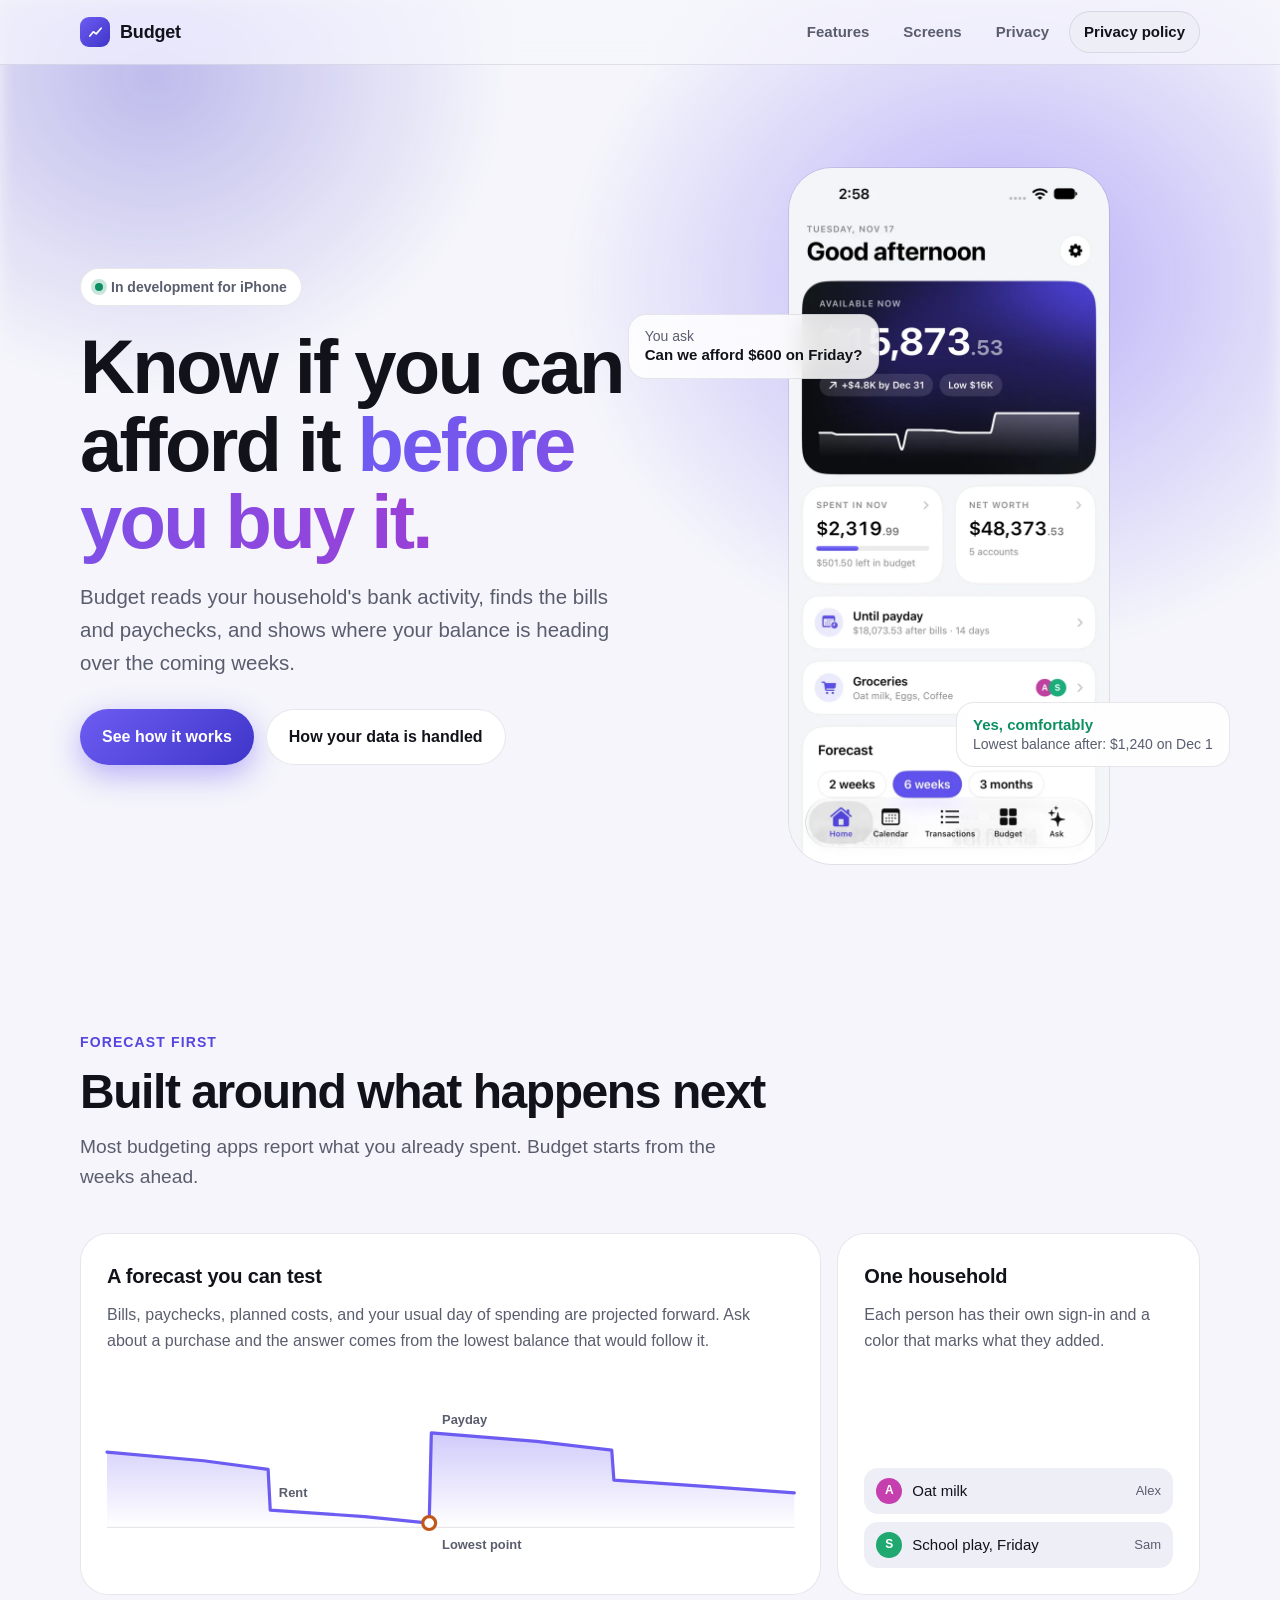
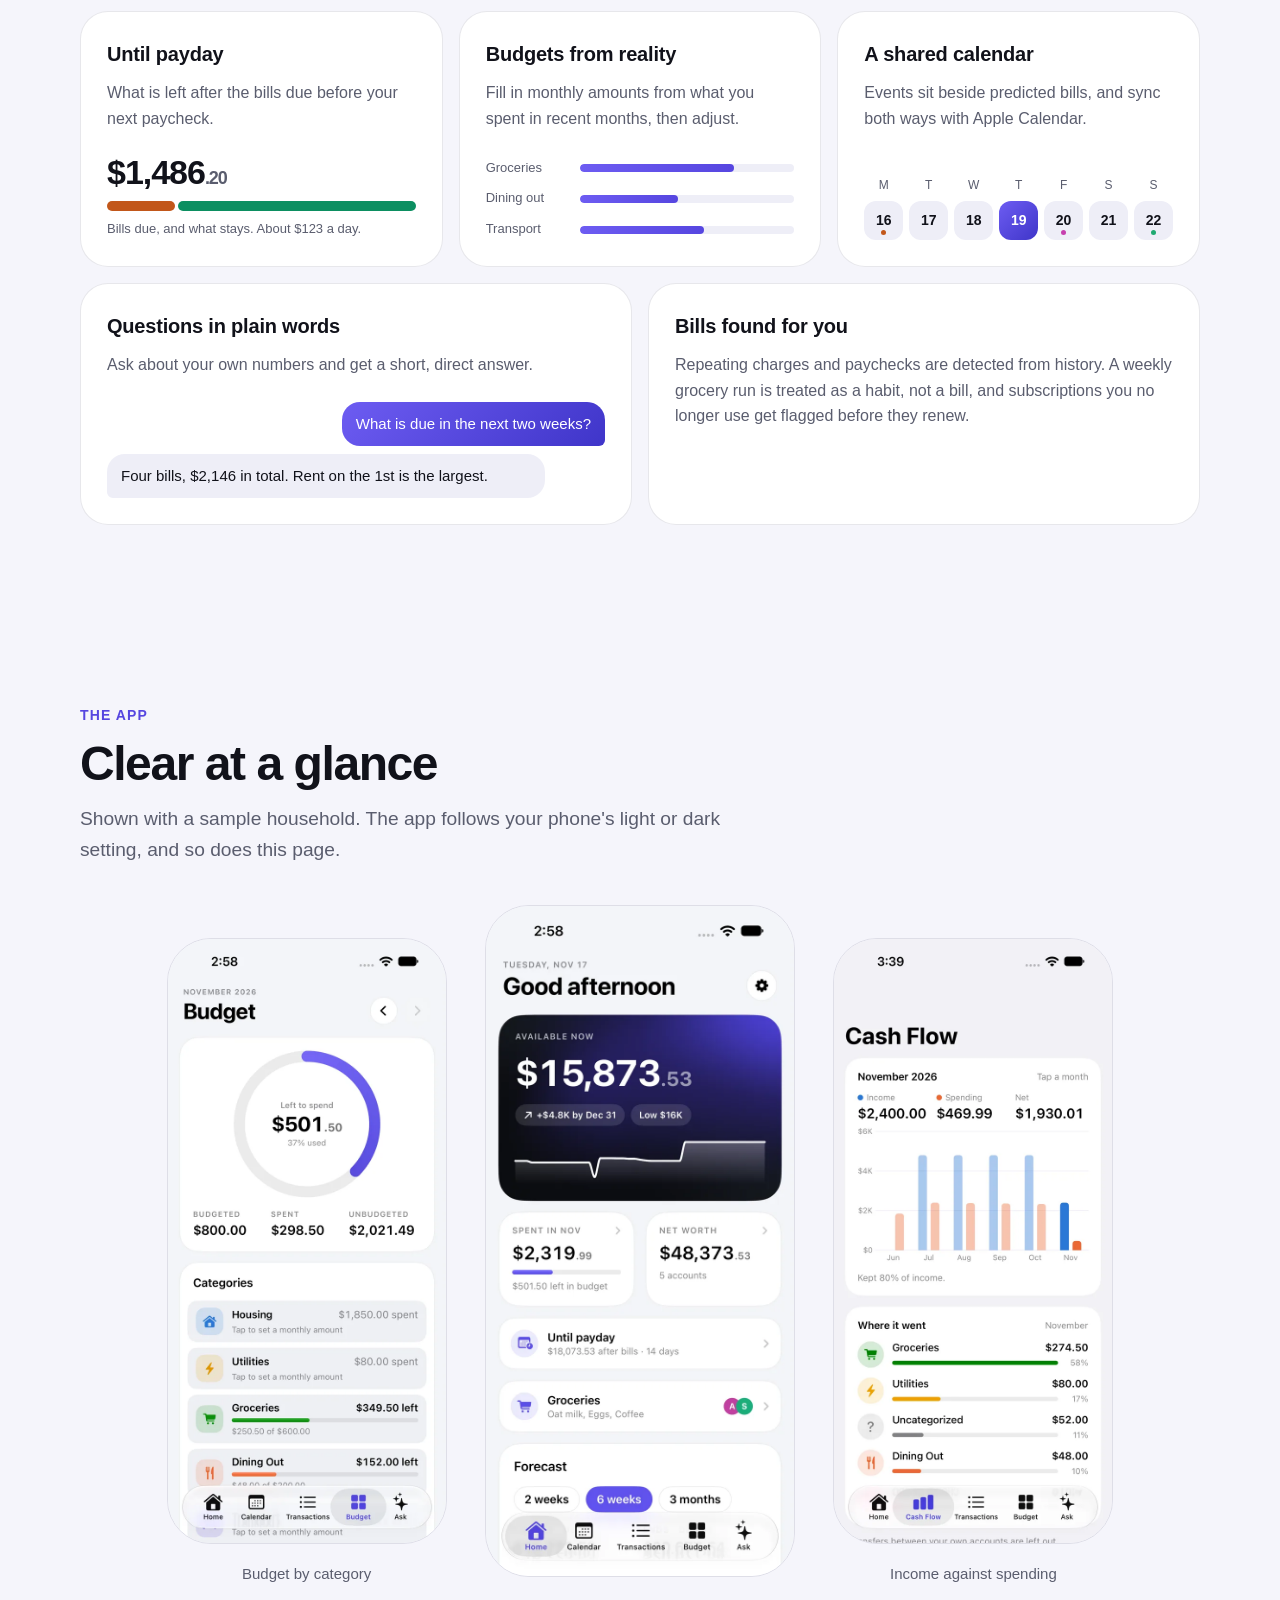
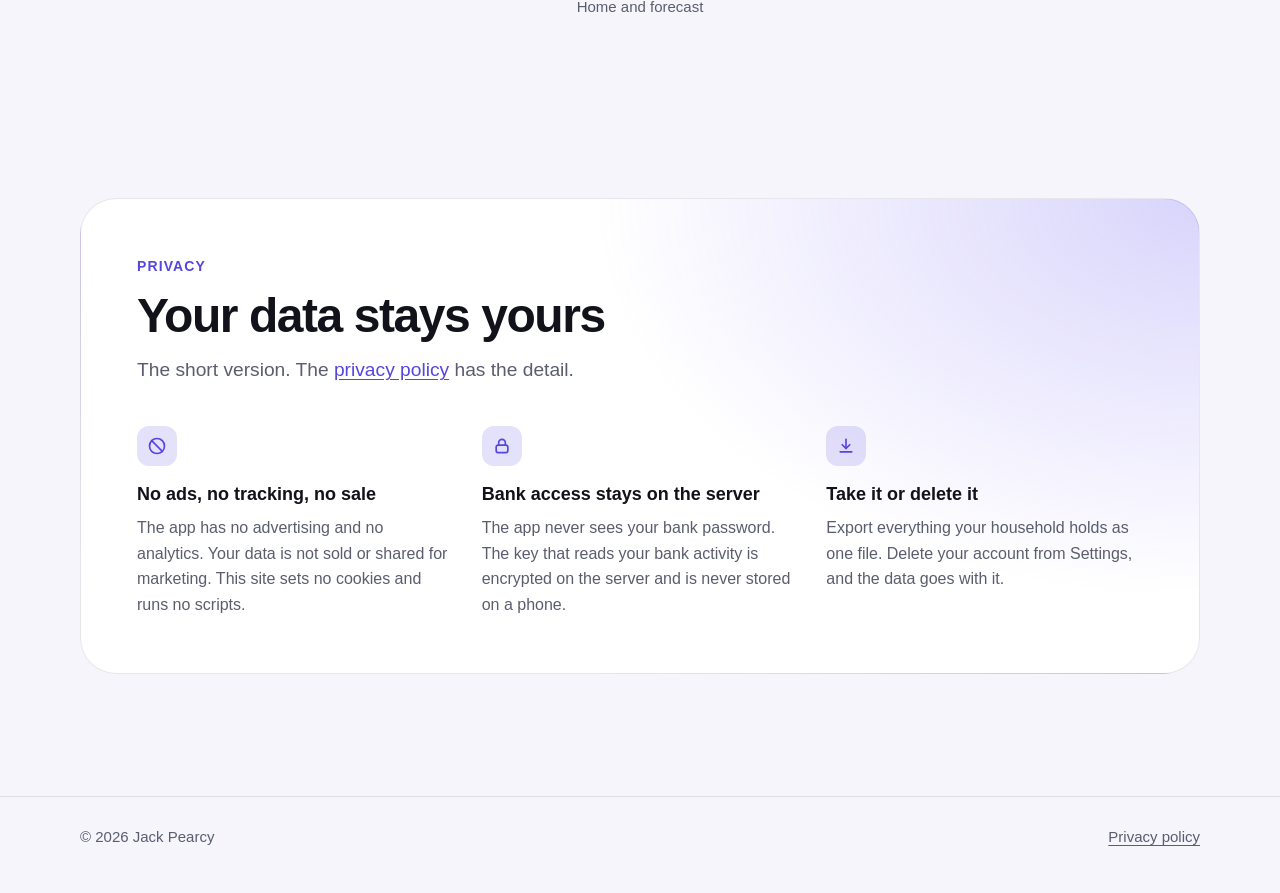
==== index.html @ af47c821 "feat: add the landing page and privacy policy" ====
<!doctype html>
<html lang="en">
<head>
<meta charset="utf-8">
<meta name="viewport" content="width=device-width, initial-scale=1, viewport-fit=cover">
<title>Budget: know if you can afford it before you buy it</title>
<meta name="description" content="A budgeting app for a household. It shows where your balance is heading, so you can ask whether you can afford something before you buy it.">
<meta name="theme-color" content="#f5f5fb" media="(prefers-color-scheme: light)">
<meta name="theme-color" content="#090a0f" media="(prefers-color-scheme: dark)">
<meta property="og:title" content="Budget">
<meta property="og:description" content="Know if you can afford it before you buy it. A forecast-first budgeting app for a household.">
<meta property="og:type" content="website">
<link rel="icon" href="data:image/svg+xml,%3Csvg xmlns='http://www.w3.org/2000/svg' viewBox='0 0 32 32'%3E%3Crect width='32' height='32' rx='9' fill='%236d5cf2'/%3E%3Cpath d='M8 21l5-6 4 3 7-8' fill='none' stroke='%23fff' stroke-width='2.6' stroke-linecap='round' stroke-linejoin='round'/%3E%3C/svg%3E">
<link rel="stylesheet" href="style.css">
</head>
<body>
<header class="nav">
  <div class="wrap">
    <a class="brand" href="index.html">
      <span class="mark" aria-hidden="true"><svg viewBox="0 0 24 24" fill="none" stroke="#fff" stroke-width="2.4" stroke-linecap="round" stroke-linejoin="round"><path d="M4 17l5-6 4 3 7-8"/></svg></span>
      Budget
    </a>
    <nav class="links" aria-label="Main">
      <a href="#features">Features</a>
      <a href="#screens">Screens</a>
      <a href="#privacy">Privacy</a>
      <a class="pill" href="privacy.html">Privacy policy</a>
    </nav>
  </div>
</header>

<main>
  <section class="hero">
    <div class="wrap">
      <div>
        <span class="chip"><i></i>In development for iPhone</span>
        <h1>Know if you can afford it <span class="grad">before you buy it.</span></h1>
        <p>Budget reads your household's bank activity, finds the bills and paychecks, and shows where your balance is heading over the coming weeks.</p>
        <div class="cta">
          <a class="btn primary" href="#features">See how it works</a>
          <a class="btn quiet" href="#privacy">How your data is handled</a>
        </div>
      </div>
      <div class="stage">
        <picture>
          <source srcset="home-dark.webp" media="(prefers-color-scheme: dark)">
          <img class="phone" src="home.webp" width="644" height="1400" fetchpriority="high"
               alt="The Home screen: the balance available now, a forecast line for the weeks ahead, spending this month, and net worth. Sample data.">
        </picture>
        <div class="float q" aria-hidden="true"><span>You ask</span><b>Can we afford $600 on Friday?</b></div>
        <div class="float a" aria-hidden="true"><b>Yes, comfortably</b><span>Lowest balance after: $1,240 on Dec 1</span></div>
      </div>
    </div>
  </section>

  <section id="features">
    <div class="wrap">
      <p class="eyebrow reveal">Forecast first</p>
      <h2 class="reveal">Built around what happens next</h2>
      <p class="lede reveal">Most budgeting apps report what you already spent. Budget starts from the weeks ahead.</p>

      <div class="bento">
        <article class="card wide reveal">
          <h3>A forecast you can test</h3>
          <p>Bills, paychecks, planned costs, and your usual day of spending are projected forward. Ask about a purchase and the answer comes from the lowest balance that would follow it.</p>
          <div class="viz" aria-hidden="true">
            <svg class="chart" viewBox="0 0 640 170" role="presentation">
              <defs><linearGradient id="fade" x1="0" y1="0" x2="0" y2="1"><stop offset="0" stop-color="#6d5cf2" stop-opacity="0.32"/><stop offset="1" stop-color="#6d5cf2" stop-opacity="0"/></linearGradient></defs>
              <line class="grid" x1="0" y1="140" x2="640" y2="140"/>
              <path class="area" d="M0 70 L90 78 L150 86 L152 124 L240 130 L300 136 L302 52 L400 60 L470 68 L472 96 L560 102 L640 108 L640 140 L0 140 Z"/>
              <path class="line" pathLength="1" d="M0 70 L90 78 L150 86 L152 124 L240 130 L300 136 L302 52 L400 60 L470 68 L472 96 L560 102 L640 108"/>
              <circle class="dot" cx="300" cy="136" r="6"/>
              <text x="312" y="160">Lowest point</text>
              <text x="160" y="112">Rent</text>
              <text x="312" y="44">Payday</text>
            </svg>
          </div>
        </article>

        <article class="card reveal">
          <h3>One household</h3>
          <p>Each person has their own sign-in and a color that marks what they added.</p>
          <div class="viz people" aria-hidden="true">
            <div class="row"><span class="av a">A</span>Oat milk<span>Alex</span></div>
            <div class="row"><span class="av s">S</span>School play, Friday<span>Sam</span></div>
          </div>
        </article>

        <article class="card reveal">
          <h3>Until payday</h3>
          <p>What is left after the bills due before your next paycheck.</p>
          <div class="viz" aria-hidden="true">
            <div class="big">$1,486<small>.20</small></div>
            <div class="split"><i></i><i></i></div>
            <div class="cap">Bills due, and what stays. About $123 a day.</div>
          </div>
        </article>

        <article class="card reveal">
          <h3>Budgets from reality</h3>
          <p>Fill in monthly amounts from what you spent in recent months, then adjust.</p>
          <div class="viz bars" aria-hidden="true">
            <div class="bar">Groceries<div><i style="--w: 72%"></i></div></div>
            <div class="bar">Dining out<div><i style="--w: 46%"></i></div></div>
            <div class="bar">Transport<div><i style="--w: 58%"></i></div></div>
          </div>
        </article>

        <article class="card reveal">
          <h3>A shared calendar</h3>
          <p>Events sit beside predicted bills, and sync both ways with Apple Calendar.</p>
          <div class="viz week" aria-hidden="true">
            <span>M</span><span>T</span><span>W</span><span>T</span><span>F</span><span>S</span><span>S</span>
            <b data-dot>16</b><b>17</b><b>18</b><b class="on">19</b><b data-dot style="--dot: var(--magenta)">20</b><b>21</b><b data-dot style="--dot: var(--green)">22</b>
          </div>
        </article>

        <article class="card half reveal">
          <h3>Questions in plain words</h3>
          <p>Ask about your own numbers and get a short, direct answer.</p>
          <div class="viz chat" aria-hidden="true">
            <div class="me">What is due in the next two weeks?</div>
            <div class="it">Four bills, $2,146 in total. Rent on the 1st is the largest.</div>
          </div>
        </article>

        <article class="card half reveal">
          <h3>Bills found for you</h3>
          <p>Repeating charges and paychecks are detected from history. A weekly grocery run is treated as a habit, not a bill, and subscriptions you no longer use get flagged before they renew.</p>
        </article>
      </div>
    </div>
  </section>

  <section id="screens">
    <div class="wrap">
      <p class="eyebrow reveal">The app</p>
      <h2 class="reveal">Clear at a glance</h2>
      <p class="lede reveal">Shown with a sample household. The app follows your phone's light or dark setting, and so does this page.</p>
    </div>
    <div class="wrap screens">
      <figure class="reveal">
        <picture><source srcset="budget-dark.webp" media="(prefers-color-scheme: dark)">
          <img class="phone" src="budget.webp" width="644" height="1400" loading="lazy" alt="The Budget screen: a ring for the month and a bar for each category showing spent against budgeted. Sample data."></picture>
        <figcaption>Budget by category</figcaption>
      </figure>
      <figure class="reveal">
        <picture><source srcset="home-dark.webp" media="(prefers-color-scheme: dark)">
          <img class="phone" src="home.webp" width="644" height="1400" loading="lazy" alt="The Home screen with the forecast for the weeks ahead. Sample data."></picture>
        <figcaption>Home and forecast</figcaption>
      </figure>
      <figure class="reveal">
        <picture><source srcset="cashflow-dark.webp" media="(prefers-color-scheme: dark)">
          <img class="phone" src="cashflow.webp" width="644" height="1400" loading="lazy" alt="The Cash flow screen comparing income and spending by month. Sample data."></picture>
        <figcaption>Income against spending</figcaption>
      </figure>
    </div>
  </section>

  <section id="privacy">
    <div class="wrap">
      <div class="band reveal">
        <p class="eyebrow">Privacy</p>
        <h2>Your data stays yours</h2>
        <p class="lede">The short version. The <a href="privacy.html">privacy policy</a> has the detail.</p>
        <div class="three">
          <div>
            <div class="ico" aria-hidden="true"><svg viewBox="0 0 24 24" fill="none" stroke="currentColor" stroke-width="2" stroke-linecap="round" stroke-linejoin="round"><circle cx="12" cy="12" r="9"/><path d="M5.6 5.6l12.8 12.8"/></svg></div>
            <h3>No ads, no tracking, no sale</h3>
            <p>The app has no advertising and no analytics. Your data is not sold or shared for marketing. This site sets no cookies and runs no scripts.</p>
          </div>
          <div>
            <div class="ico" aria-hidden="true"><svg viewBox="0 0 24 24" fill="none" stroke="currentColor" stroke-width="2" stroke-linecap="round" stroke-linejoin="round"><rect x="5" y="11" width="14" height="9" rx="2.5"/><path d="M8 11V8a4 4 0 0 1 8 0v3"/></svg></div>
            <h3>Bank access stays on the server</h3>
            <p>The app never sees your bank password. The key that reads your bank activity is encrypted on the server and is never stored on a phone.</p>
          </div>
          <div>
            <div class="ico" aria-hidden="true"><svg viewBox="0 0 24 24" fill="none" stroke="currentColor" stroke-width="2" stroke-linecap="round" stroke-linejoin="round"><path d="M12 4v11"/><path d="M7.5 10.5L12 15l4.5-4.5"/><path d="M5 19h14"/></svg></div>
            <h3>Take it or delete it</h3>
            <p>Export everything your household holds as one file. Delete your account from Settings, and the data goes with it.</p>
          </div>
        </div>
      </div>
    </div>
  </section>
</main>

<footer>
  <div class="wrap">
    <span>&copy; 2026 Jack Pearcy</span>
    <span><a href="privacy.html">Privacy policy</a></span>
  </div>
</footer>
</body>
</html>
---- style.css ----
/* One stylesheet for both pages. Light and dark follow the device. */
@view-transition { navigation: auto; }

:root {
  color-scheme: light dark;
  --bg: light-dark(#f5f5fb, #090a0f);
  --surface: light-dark(#ffffff, #12141c);
  --raised: light-dark(#eeeef7, #1a1d29);
  --line: light-dark(rgb(20 20 60 / 0.1), rgb(255 255 255 / 0.09));
  --text: light-dark(#11121a, #f4f4f9);
  --muted: light-dark(#5a5d6e, #9b9eaf);
  --accent: light-dark(#5646e0, #a696ff);
  --violet: #6d5cf2;
  --indigo: #3f35c9;
  --good: light-dark(#0c8f61, #45dfa0);
  --warn: light-dark(#c2571a, #ff9a5c);
  --magenta: #c63fae;
  --green: #1fa971;
  --shadow: light-dark(0 24px 60px rgb(40 30 120 / 0.16), 0 30px 70px rgb(0 0 0 / 0.55));
  --radius: 28px;
  --ease: cubic-bezier(0.2, 0.8, 0.2, 1);
}

*, *::before, *::after { box-sizing: border-box; }
html { -webkit-text-size-adjust: 100%; scroll-behavior: smooth; scroll-padding-top: 88px; }
body {
  margin: 0; background: var(--bg); color: var(--text);
  font: 17px/1.6 -apple-system, BlinkMacSystemFont, "SF Pro Text", "Segoe UI", Roboto, Helvetica, Arial, sans-serif;
  -webkit-font-smoothing: antialiased; text-rendering: optimizeLegibility;
  overflow-x: clip;
}
h1, h2, h3 { font-family: -apple-system, BlinkMacSystemFont, "SF Pro Display", "Segoe UI", Roboto, Helvetica, Arial, sans-serif; text-wrap: balance; }
p { text-wrap: pretty; }
a { color: var(--accent); text-underline-offset: 3px; }
:focus-visible { outline: 2px solid var(--accent); outline-offset: 3px; border-radius: 8px; }
img { display: block; max-width: 100%; height: auto; }
.wrap { width: min(1120px, 100% - 40px); margin-inline: auto; }

/* Navigation */
.nav {
  position: sticky; top: 0; z-index: 10;
  background: color-mix(in srgb, var(--bg) 72%, transparent);
  -webkit-backdrop-filter: saturate(180%) blur(18px); backdrop-filter: saturate(180%) blur(18px);
  border-bottom: 1px solid var(--line);
}
.nav .wrap { display: flex; align-items: center; justify-content: space-between; height: 64px; }
.brand { display: inline-flex; align-items: center; gap: 10px; font-weight: 700; font-size: 18px; letter-spacing: -0.01em; color: var(--text); text-decoration: none; }
.mark { width: 30px; height: 30px; border-radius: 9px; display: grid; place-items: center; background: linear-gradient(135deg, var(--violet), var(--indigo)); }
.mark svg { width: 17px; height: 17px; }
.links { display: flex; align-items: center; gap: 6px; }
.links a { padding: 8px 14px; border-radius: 999px; font-size: 15px; font-weight: 600; color: var(--muted); text-decoration: none; transition: color 0.2s, background 0.2s; }
.links a:hover { color: var(--text); background: var(--raised); }
.links a.pill { color: var(--text); background: var(--raised); border: 1px solid var(--line); }

/* Hero */
.hero { position: relative; padding: clamp(48px, 8vw, 104px) 0 clamp(40px, 6vw, 80px); }
.hero::before {
  content: ""; position: absolute; inset: -64px 0 0; z-index: -1; pointer-events: none;
  background:
    radial-gradient(48% 56% at 78% 30%, color-mix(in srgb, var(--violet) 46%, transparent), transparent 70%),
    radial-gradient(38% 46% at 12% 8%, color-mix(in srgb, var(--indigo) 30%, transparent), transparent 72%);
  filter: blur(8px);
}
.hero .wrap { display: grid; grid-template-columns: 1.05fr 0.95fr; gap: clamp(24px, 5vw, 72px); align-items: center; }
.chip { display: inline-flex; align-items: center; gap: 8px; padding: 7px 14px; border-radius: 999px; font-size: 14px; font-weight: 600; background: var(--surface); border: 1px solid var(--line); color: var(--muted); }
.chip i { width: 8px; height: 8px; border-radius: 50%; background: var(--good); box-shadow: 0 0 0 4px color-mix(in srgb, var(--good) 22%, transparent); }
.hero h1 { font-size: clamp(40px, 6.4vw, 76px); line-height: 1.02; letter-spacing: -0.035em; font-weight: 800; margin: 22px 0 20px; }
.grad { background: linear-gradient(100deg, var(--violet), light-dark(#9a3fd6, #d9a2ff)); -webkit-background-clip: text; background-clip: text; color: transparent; }
.hero p { font-size: clamp(18px, 1.6vw, 21px); color: var(--muted); margin: 0 0 30px; max-width: 32em; }
.cta { display: flex; flex-wrap: wrap; gap: 12px; }
.btn { display: inline-flex; align-items: center; gap: 8px; padding: 14px 22px; border-radius: 999px; font-weight: 650; font-size: 16px; text-decoration: none; transition: transform 0.25s var(--ease), box-shadow 0.25s var(--ease), background 0.2s; }
.btn.primary { color: #fff; background: linear-gradient(135deg, var(--violet), var(--indigo)); box-shadow: 0 10px 30px color-mix(in srgb, var(--violet) 45%, transparent); }
.btn.quiet { color: var(--text); background: var(--surface); border: 1px solid var(--line); }
.btn:hover { transform: translateY(-2px); }

.stage { position: relative; display: grid; place-items: center; }
.phone { width: min(322px, 78vw); border-radius: 44px; border: 1px solid var(--line); box-shadow: var(--shadow), 0 0 0 9px color-mix(in srgb, var(--surface) 70%, transparent); }
.float { position: absolute; padding: 12px 16px; border-radius: 18px; font-size: 14px; line-height: 1.35; background: color-mix(in srgb, var(--surface) 86%, transparent); border: 1px solid var(--line); -webkit-backdrop-filter: blur(14px); backdrop-filter: blur(14px); box-shadow: var(--shadow); }
.float b { display: block; font-size: 15px; }
.float span { color: var(--muted); }
.float.q { top: 21%; left: -14%; }
.float.a { bottom: 14%; right: -6%; }
.float.a b { color: var(--good); }

/* Sections */
section { padding: clamp(48px, 7vw, 96px) 0; }
.eyebrow { font-size: 14px; font-weight: 700; letter-spacing: 0.08em; text-transform: uppercase; color: var(--accent); margin: 0 0 12px; }
h2 { font-size: clamp(30px, 4vw, 48px); line-height: 1.08; letter-spacing: -0.03em; margin: 0 0 14px; }
.lede { color: var(--muted); font-size: clamp(17px, 1.5vw, 20px); margin: 0 0 40px; max-width: 36em; }

/* Bento grid */
.bento { display: grid; grid-template-columns: repeat(6, 1fr); gap: 16px; }
.card { grid-column: span 2; background: var(--surface); border: 1px solid var(--line); border-radius: var(--radius); padding: 26px; display: flex; flex-direction: column; gap: 10px; transition: transform 0.35s var(--ease), border-color 0.35s; }
.card:hover { transform: translateY(-4px); border-color: color-mix(in srgb, var(--accent) 45%, var(--line)); }
.card.wide { grid-column: span 4; }
.card.half { grid-column: span 3; }
.card h3 { margin: 0; font-size: 20px; letter-spacing: -0.01em; }
.card p { margin: 0; color: var(--muted); font-size: 16px; }
.viz { margin-top: auto; padding-top: 14px; }

.chart { width: 100%; height: auto; overflow: visible; }
.chart .line { fill: none; stroke: var(--violet); stroke-width: 3; stroke-linecap: round; stroke-linejoin: round; stroke-dasharray: 1; stroke-dashoffset: 0; }
.chart .area { fill: url(#fade); }
.chart .grid { stroke: var(--line); stroke-width: 1; }
.chart .dot { fill: var(--surface); stroke: var(--warn); stroke-width: 3; }
.chart text { fill: var(--muted); font-size: 12px; font-weight: 600; }

.people { display: flex; flex-direction: column; gap: 8px; }
.row { display: flex; align-items: center; gap: 10px; padding: 10px 12px; border-radius: 14px; background: var(--raised); font-size: 15px; }
.av { width: 26px; height: 26px; border-radius: 50%; display: grid; place-items: center; color: #fff; font-size: 12px; font-weight: 700; flex: none; }
.av.a { background: var(--magenta); } .av.s { background: var(--green); }
.row span:last-child { margin-left: auto; color: var(--muted); font-size: 13px; }

.big { font-size: 34px; font-weight: 800; letter-spacing: -0.03em; line-height: 1; font-variant-numeric: tabular-nums; }
.big small { font-size: 18px; color: var(--muted); font-weight: 700; }
.split { display: flex; gap: 3px; height: 10px; margin-top: 12px; }
.split i { border-radius: 999px; background: var(--warn); flex: 0 0 22%; }
.split i + i { background: var(--good); flex: 1; }
.cap { font-size: 13px; color: var(--muted); margin-top: 8px; }

.bars { display: grid; gap: 10px; }
.bar { display: grid; grid-template-columns: 84px 1fr; align-items: center; gap: 10px; font-size: 13px; color: var(--muted); }
.bar div { height: 8px; border-radius: 999px; background: var(--raised); overflow: hidden; }
.bar div i { display: block; height: 100%; border-radius: inherit; background: linear-gradient(90deg, var(--violet), var(--accent)); width: var(--w); }

.week { display: grid; grid-template-columns: repeat(7, 1fr); gap: 6px; text-align: center; font-size: 12px; color: var(--muted); }
.week b { display: grid; place-items: center; aspect-ratio: 1; border-radius: 12px; background: var(--raised); color: var(--text); font-size: 14px; position: relative; }
.week b.on { background: linear-gradient(135deg, var(--violet), var(--indigo)); color: #fff; }
.week b[data-dot]::after { content: ""; position: absolute; bottom: 5px; width: 5px; height: 5px; border-radius: 50%; background: var(--dot, var(--warn)); }

.chat { display: grid; gap: 8px; font-size: 15px; }
.chat div { padding: 10px 14px; border-radius: 18px; max-width: 88%; }
.chat .me { justify-self: end; color: #fff; background: linear-gradient(135deg, var(--violet), var(--indigo)); border-bottom-right-radius: 6px; }
.chat .it { background: var(--raised); border-bottom-left-radius: 6px; }

/* Screens */
.screens { display: flex; justify-content: center; gap: clamp(16px, 3vw, 40px); align-items: center; }
.screens figure { margin: 0; text-align: center; flex: none; }
.screens .phone { width: min(280px, 70vw); }
.screens figure:nth-child(2) .phone { width: min(310px, 74vw); }
.screens figcaption { color: var(--muted); font-size: 15px; margin-top: 18px; }

/* Privacy band */
.band { border-radius: 36px; padding: clamp(28px, 5vw, 56px); border: 1px solid var(--line);
  background: radial-gradient(90% 140% at 100% 0%, color-mix(in srgb, var(--violet) 26%, transparent), transparent 60%), var(--surface); }
.three { display: grid; grid-template-columns: repeat(3, 1fr); gap: 28px; margin-top: 8px; }
.three h3 { margin: 0 0 6px; font-size: 18px; }
.three p { margin: 0; color: var(--muted); font-size: 16px; }
.ico { width: 40px; height: 40px; border-radius: 12px; display: grid; place-items: center; margin-bottom: 14px; background: color-mix(in srgb, var(--accent) 16%, transparent); color: var(--accent); }
.ico svg { width: 20px; height: 20px; }

footer { border-top: 1px solid var(--line); margin-top: 32px; padding: 28px 0 44px; color: var(--muted); font-size: 15px; }
footer .wrap { display: flex; justify-content: space-between; flex-wrap: wrap; gap: 12px; }
footer a { color: var(--muted); }

/* Policy page */
.doc { display: grid; grid-template-columns: 220px minmax(0, 720px); gap: 56px; padding: clamp(32px, 5vw, 64px) 0 64px; }
.toc { position: sticky; top: 96px; align-self: start; display: grid; gap: 2px; font-size: 14px; }
.toc a { padding: 7px 12px; border-radius: 10px; color: var(--muted); text-decoration: none; transition: color 0.2s, background 0.2s; }
.toc a:hover { color: var(--text); background: var(--raised); }
.doc h1 { font-size: clamp(36px, 5vw, 56px); letter-spacing: -0.035em; line-height: 1.05; margin: 0 0 8px; }
.doc h2 { font-size: 24px; letter-spacing: -0.015em; margin: 44px 0 10px; }
.doc .date { color: var(--muted); margin: 0 0 28px; }
.doc li { margin-bottom: 8px; }
.doc ul { padding-left: 22px; }
.summary { display: grid; gap: 10px; padding: 0; margin: 0 0 8px; list-style: none; }
.summary li { margin: 0; padding: 16px 20px; border-radius: 18px; background: var(--surface); border: 1px solid var(--line); }
.note { background: var(--surface); border: 1px solid var(--line); border-radius: 18px; padding: 16px 20px; color: var(--muted); }

/* Motion: only for people who have not asked for less of it. */
@media (prefers-reduced-motion: no-preference) {
  .stage .phone { animation: drift 7s ease-in-out infinite alternate; }
  .float.q { animation: drift 6s ease-in-out -2s infinite alternate; }
  .float.a { animation: drift 8s ease-in-out -4s infinite alternate-reverse; }
  /* The opening moves into place but never starts hidden: a page captured before its first
     frame (a link preview, a background tab) must still show its content. */
  .hero h1, .hero p, .hero .chip, .hero .cta, .stage { animation: settle 0.9s var(--ease) both; }
  .hero h1 { animation-delay: 0.06s; } .hero p { animation-delay: 0.14s; } .hero .cta { animation-delay: 0.22s; } .stage { animation-delay: 0.18s; }
  @supports (animation-timeline: view()) {
    .reveal { animation: rise linear both; animation-timeline: view(); animation-range: entry 0% entry 42%; }
    .chart .line { animation: draw linear both; animation-timeline: view(); animation-range: entry 10% cover 42%; }
  }
}
@keyframes drift { from { translate: 0 -7px; } to { translate: 0 7px; } }
@keyframes settle { from { transform: translateY(20px) scale(0.985); } to { transform: none; } }
@keyframes rise { from { opacity: 0; transform: translateY(26px); } to { opacity: 1; transform: none; } }
@keyframes draw { from { stroke-dashoffset: 1; } to { stroke-dashoffset: 0; } }

@media (max-width: 900px) {
  .hero .wrap { grid-template-columns: 1fr; }
  .stage { margin-top: 24px; }
  .float.q { left: 0; } .float.a { right: 0; }
  .card, .card.wide, .card.half { grid-column: span 6; }
  .three { grid-template-columns: 1fr; }
  .screens { justify-content: flex-start; overflow-x: auto; scroll-snap-type: x mandatory; padding: 8px 20px 20px; margin-inline: -20px; scrollbar-width: none; }
  .screens figure { scroll-snap-align: center; }
  .doc { grid-template-columns: 1fr; gap: 0; }
  .toc { display: none; }
  .links a:not(.pill) { display: none; }
}
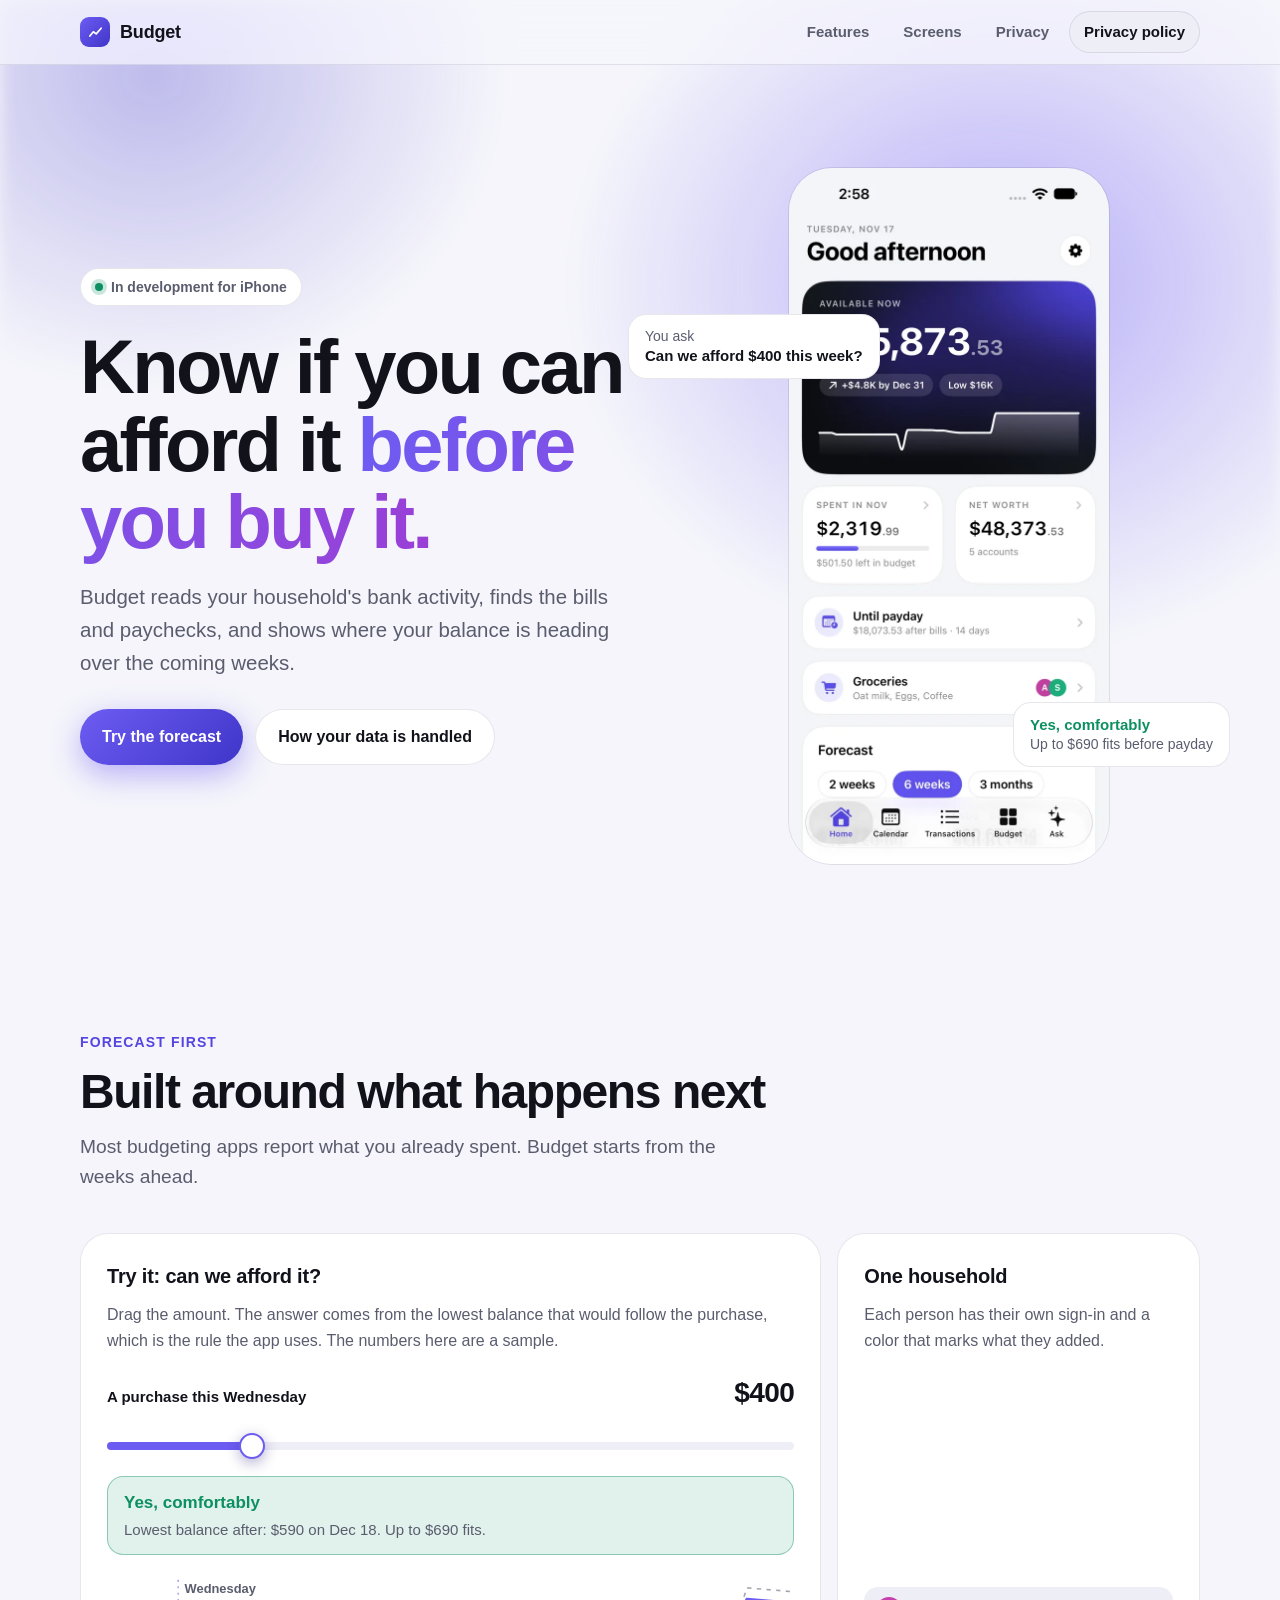
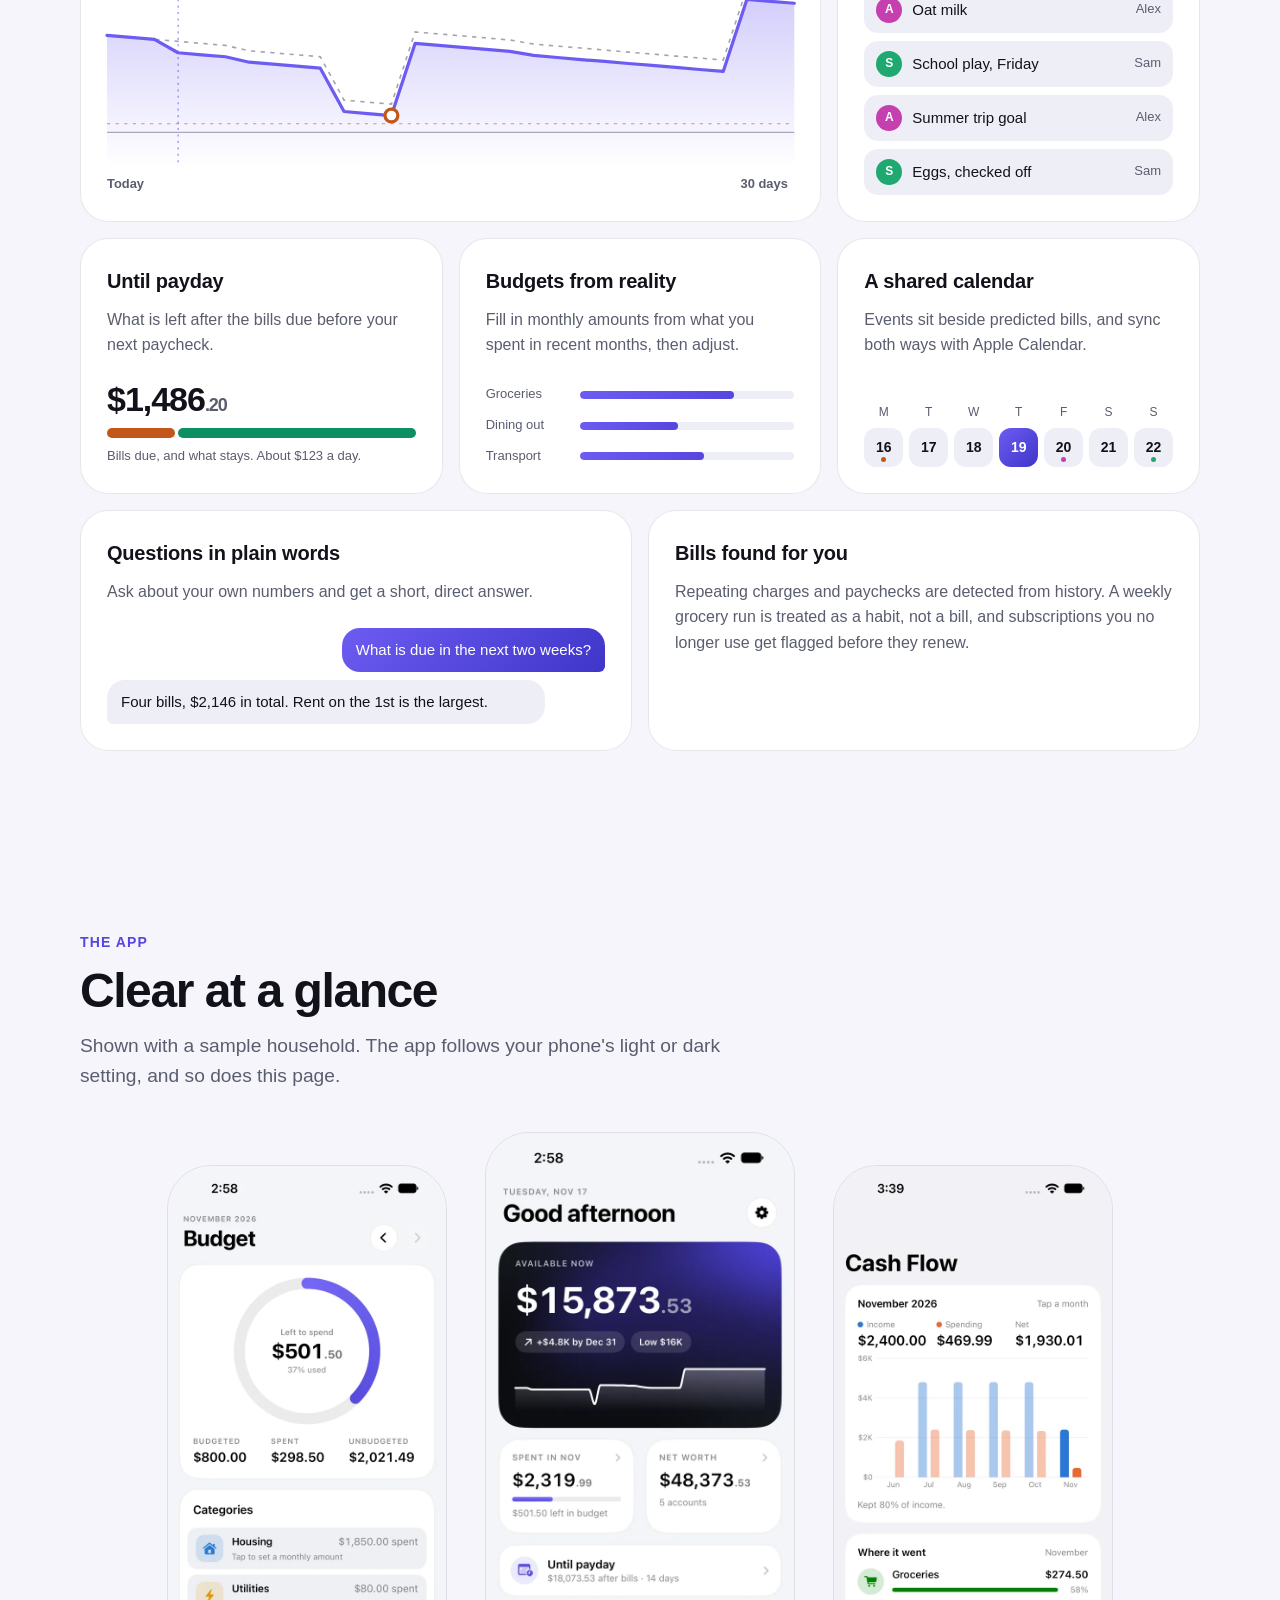
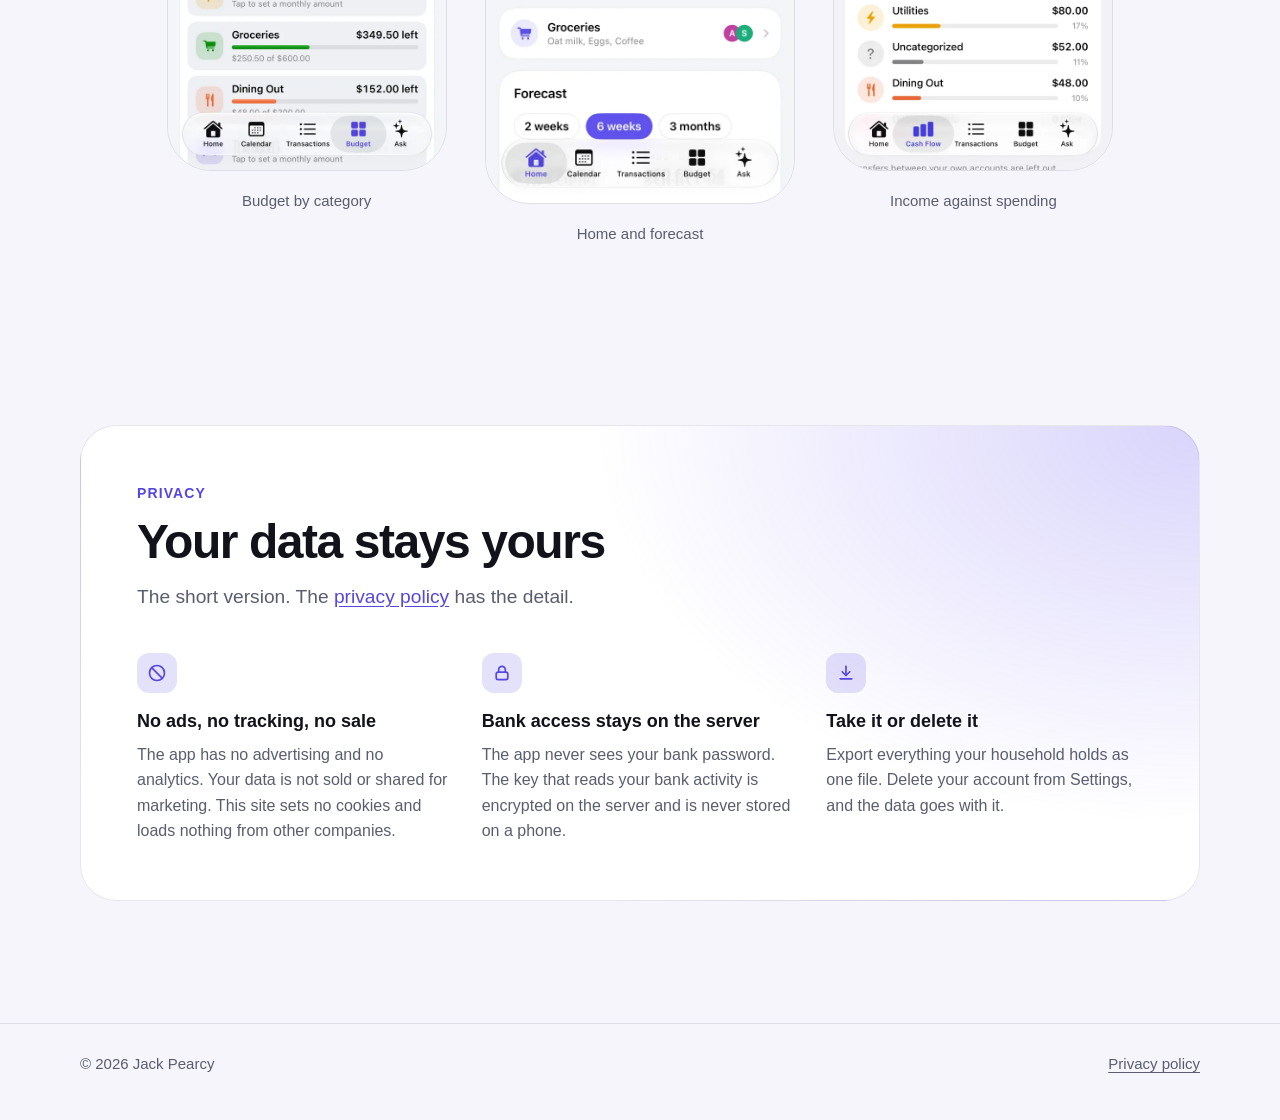
==== commit edf2652a: "feat: make the landing page interactive" ====
--- a/index.html
+++ b/index.html
@@ -37,7 +37,7 @@
         <h1>Know if you can afford it <span class="grad">before you buy it.</span></h1>
         <p>Budget reads your household's bank activity, finds the bills and paychecks, and shows where your balance is heading over the coming weeks.</p>
         <div class="cta">
-          <a class="btn primary" href="#features">See how it works</a>
+          <a class="btn primary" href="#try">Try the forecast</a>
           <a class="btn quiet" href="#privacy">How your data is handled</a>
         </div>
       </div>
@@ -47,8 +47,8 @@
           <img class="phone" src="home.webp" width="644" height="1400" fetchpriority="high"
                alt="The Home screen: the balance available now, a forecast line for the weeks ahead, spending this month, and net worth. Sample data.">
         </picture>
-        <div class="float q" aria-hidden="true"><span>You ask</span><b>Can we afford $600 on Friday?</b></div>
-        <div class="float a" aria-hidden="true"><b>Yes, comfortably</b><span>Lowest balance after: $1,240 on Dec 1</span></div>
+        <div class="float q" aria-hidden="true"><span>You ask</span><b>Can we afford $400 this week?</b></div>
+        <div class="float a" aria-hidden="true"><b>Yes, comfortably</b><span>Up to $690 fits before payday</span></div>
       </div>
     </div>
   </section>
@@ -60,19 +60,31 @@
       <p class="lede reveal">Most budgeting apps report what you already spent. Budget starts from the weeks ahead.</p>
 
       <div class="bento">
-        <article class="card wide reveal">
-          <h3>A forecast you can test</h3>
-          <p>Bills, paychecks, planned costs, and your usual day of spending are projected forward. Ask about a purchase and the answer comes from the lowest balance that would follow it.</p>
-          <div class="viz" aria-hidden="true">
-            <svg class="chart" viewBox="0 0 640 170" role="presentation">
-              <defs><linearGradient id="fade" x1="0" y1="0" x2="0" y2="1"><stop offset="0" stop-color="#6d5cf2" stop-opacity="0.32"/><stop offset="1" stop-color="#6d5cf2" stop-opacity="0"/></linearGradient></defs>
-              <line class="grid" x1="0" y1="140" x2="640" y2="140"/>
-              <path class="area" d="M0 70 L90 78 L150 86 L152 124 L240 130 L300 136 L302 52 L400 60 L470 68 L472 96 L560 102 L640 108 L640 140 L0 140 Z"/>
-              <path class="line" pathLength="1" d="M0 70 L90 78 L150 86 L152 124 L240 130 L300 136 L302 52 L400 60 L470 68 L472 96 L560 102 L640 108"/>
-              <circle class="dot" cx="300" cy="136" r="6"/>
-              <text x="312" y="160">Lowest point</text>
-              <text x="160" y="112">Rent</text>
-              <text x="312" y="44">Payday</text>
+        <article class="card wide reveal" id="try">
+          <h3>Try it: can we afford it?</h3>
+          <p>Drag the amount. The answer comes from the lowest balance that would follow the purchase, which is the rule the app uses. The numbers here are a sample.</p>
+          <div class="demo">
+            <div class="demo-top">
+              <label id="amount-label" for="amount">A purchase this Friday</label>
+              <output id="amount-out" for="amount">$400</output>
+            </div>
+            <input id="amount" type="range" min="0" max="2000" step="50" value="400" style="--fill: 20%">
+            <div class="verdict" id="verdict" data-state="ok" role="status" aria-live="polite">
+              <b id="verdict-title">Yes, comfortably</b>
+              <span id="verdict-detail">Lowest balance after: $590, just before payday. Up to $690 fits.</span>
+            </div>
+            <svg class="chart" id="demo-chart" viewBox="0 0 640 210" role="img" aria-label="Forecast balance for the next 30 days, with and without the purchase">
+              <defs><linearGradient id="fade" x1="0" y1="0" x2="0" y2="1"><stop offset="0" stop-color="#6d5cf2" stop-opacity="0.3"/><stop offset="1" stop-color="#6d5cf2" stop-opacity="0"/></linearGradient></defs>
+              <line class="rule cushion" id="demo-cushion" x1="0" x2="640" y1="150" y2="150"/>
+              <line class="rule zero" id="demo-zero" x1="0" x2="640" y1="158" y2="158"/>
+              <line class="rule buy" id="demo-buy" x1="66" x2="66" y1="10" y2="184"/>
+              <path class="area" id="demo-area" d="M0 62 L66 74 L220 150 L287 86 L640 60 L640 184 L0 184 Z"/>
+              <path class="ghost" id="demo-ghost" d="M0 62 L66 66 L220 138 L287 74 L640 50"/>
+              <path class="line" id="demo-line" d="M0 62 L66 74 L220 150 L287 86 L640 60"/>
+              <circle class="dot" id="demo-dot" cx="265" cy="150" r="6"/>
+              <text id="demo-buy-label" x="72" y="22">Friday</text>
+              <text x="634" y="204" text-anchor="end">30 days</text>
+              <text x="0" y="204">Today</text>
             </svg>
           </div>
         </article>
@@ -83,6 +95,8 @@
           <div class="viz people" aria-hidden="true">
             <div class="row"><span class="av a">A</span>Oat milk<span>Alex</span></div>
             <div class="row"><span class="av s">S</span>School play, Friday<span>Sam</span></div>
+            <div class="row"><span class="av a">A</span>Summer trip goal<span>Alex</span></div>
+            <div class="row"><span class="av s">S</span>Eggs, checked off<span>Sam</span></div>
           </div>
         </article>
 
@@ -167,7 +181,7 @@
           <div>
             <div class="ico" aria-hidden="true"><svg viewBox="0 0 24 24" fill="none" stroke="currentColor" stroke-width="2" stroke-linecap="round" stroke-linejoin="round"><circle cx="12" cy="12" r="9"/><path d="M5.6 5.6l12.8 12.8"/></svg></div>
             <h3>No ads, no tracking, no sale</h3>
-            <p>The app has no advertising and no analytics. Your data is not sold or shared for marketing. This site sets no cookies and runs no scripts.</p>
+            <p>The app has no advertising and no analytics. Your data is not sold or shared for marketing. This site sets no cookies and loads nothing from other companies.</p>
           </div>
           <div>
             <div class="ico" aria-hidden="true"><svg viewBox="0 0 24 24" fill="none" stroke="currentColor" stroke-width="2" stroke-linecap="round" stroke-linejoin="round"><rect x="5" y="11" width="14" height="9" rx="2.5"/><path d="M8 11V8a4 4 0 0 1 8 0v3"/></svg></div>
@@ -191,5 +205,6 @@
     <span><a href="privacy.html">Privacy policy</a></span>
   </div>
 </footer>
+<script src="app.js" defer></script>
 </body>
 </html>
--- a/style.css
+++ b/style.css
@@ -14,6 +14,7 @@
   --indigo: #3f35c9;
   --good: light-dark(#0c8f61, #45dfa0);
   --warn: light-dark(#c2571a, #ff9a5c);
+  --bad: light-dark(#c8322b, #ff6f66);
   --magenta: #c63fae;
   --green: #1fa971;
   --shadow: light-dark(0 24px 60px rgb(40 30 120 / 0.16), 0 30px 70px rgb(0 0 0 / 0.55));
@@ -75,7 +76,7 @@
 
 .stage { position: relative; display: grid; place-items: center; }
 .phone { width: min(322px, 78vw); border-radius: 44px; border: 1px solid var(--line); box-shadow: var(--shadow), 0 0 0 9px color-mix(in srgb, var(--surface) 70%, transparent); }
-.float { position: absolute; padding: 12px 16px; border-radius: 18px; font-size: 14px; line-height: 1.35; background: color-mix(in srgb, var(--surface) 86%, transparent); border: 1px solid var(--line); -webkit-backdrop-filter: blur(14px); backdrop-filter: blur(14px); box-shadow: var(--shadow); }
+.float { position: absolute; padding: 12px 16px; border-radius: 18px; font-size: 14px; line-height: 1.35; background: var(--surface); border: 1px solid var(--line); box-shadow: var(--shadow); }
 .float b { display: block; font-size: 15px; }
 .float span { color: var(--muted); }
 .float.q { top: 21%; left: -14%; }
@@ -92,6 +93,11 @@
 .bento { display: grid; grid-template-columns: repeat(6, 1fr); gap: 16px; }
 .card { grid-column: span 2; background: var(--surface); border: 1px solid var(--line); border-radius: var(--radius); padding: 26px; display: flex; flex-direction: column; gap: 10px; transition: transform 0.35s var(--ease), border-color 0.35s; }
 .card:hover { transform: translateY(-4px); border-color: color-mix(in srgb, var(--accent) 45%, var(--line)); }
+.card { position: relative; isolation: isolate; }
+.card::before { content: ""; position: absolute; inset: 0; z-index: -1; border-radius: inherit; pointer-events: none; opacity: 0; transition: opacity 0.3s; background: radial-gradient(340px circle at var(--mx, 50%) var(--my, 0%), color-mix(in srgb, var(--violet) 16%, transparent), transparent 70%); }
+.card:hover::before { opacity: 1; }
+.screens .phone { transition: transform 0.4s var(--ease); }
+.screens figure:hover .phone { transform: translateY(-8px) scale(1.02); }
 .card.wide { grid-column: span 4; }
 .card.half { grid-column: span 3; }
 .card h3 { margin: 0; font-size: 20px; letter-spacing: -0.01em; }
@@ -99,7 +105,13 @@
 .viz { margin-top: auto; padding-top: 14px; }
 
 .chart { width: 100%; height: auto; overflow: visible; }
-.chart .line { fill: none; stroke: var(--violet); stroke-width: 3; stroke-linecap: round; stroke-linejoin: round; stroke-dasharray: 1; stroke-dashoffset: 0; }
+.chart .line { fill: none; stroke: var(--violet); stroke-width: 3; stroke-linecap: round; stroke-linejoin: round; }
+.chart .ghost { fill: none; stroke: var(--muted); stroke-width: 1.5; stroke-dasharray: 4 5; opacity: 0.55; }
+.chart .rule { stroke: var(--line); stroke-width: 1; }
+.chart .rule.cushion { stroke: var(--warn); stroke-dasharray: 3 5; opacity: 0.6; }
+.chart .rule.zero { stroke: var(--muted); opacity: 0.5; }
+.chart .rule.buy { stroke: var(--accent); stroke-dasharray: 2 4; opacity: 0.7; }
+.chart.is-live .dot { transition: cx 0.18s var(--ease), cy 0.18s var(--ease); }
 .chart .area { fill: url(#fade); }
 .chart .grid { stroke: var(--line); stroke-width: 1; }
 .chart .dot { fill: var(--surface); stroke: var(--warn); stroke-width: 3; }
@@ -132,6 +144,25 @@
 .chat div { padding: 10px 14px; border-radius: 18px; max-width: 88%; }
 .chat .me { justify-self: end; color: #fff; background: linear-gradient(135deg, var(--violet), var(--indigo)); border-bottom-right-radius: 6px; }
 .chat .it { background: var(--raised); border-bottom-left-radius: 6px; }
+
+/* The live demo */
+.demo { margin-top: 8px; display: grid; gap: 14px; }
+.demo-top { display: flex; justify-content: space-between; align-items: baseline; gap: 12px; }
+.demo-top label { font-size: 15px; font-weight: 600; }
+.demo-top output { font-size: 28px; font-weight: 800; letter-spacing: -0.02em; font-variant-numeric: tabular-nums; }
+input[type="range"] { -webkit-appearance: none; appearance: none; width: 100%; height: 32px; margin: 0; background: transparent; cursor: grab; touch-action: pan-y; }
+input[type="range"]:active { cursor: grabbing; }
+input[type="range"]::-webkit-slider-runnable-track { height: 8px; border-radius: 999px; background: linear-gradient(90deg, var(--violet) var(--fill, 0%), var(--raised) var(--fill, 0%)); }
+input[type="range"]::-moz-range-track { height: 8px; border-radius: 999px; background: var(--raised); }
+input[type="range"]::-moz-range-progress { height: 8px; border-radius: 999px; background: var(--violet); }
+input[type="range"]::-webkit-slider-thumb { -webkit-appearance: none; width: 26px; height: 26px; margin-top: -9px; border-radius: 50%; background: #fff; border: 2px solid var(--violet); box-shadow: 0 4px 14px rgb(40 30 120 / 0.35); transition: transform 0.15s var(--ease); }
+input[type="range"]::-moz-range-thumb { width: 22px; height: 22px; border-radius: 50%; background: #fff; border: 2px solid var(--violet); box-shadow: 0 4px 14px rgb(40 30 120 / 0.35); }
+input[type="range"]:active::-webkit-slider-thumb { transform: scale(1.15); }
+.verdict { --tone: var(--good); display: grid; gap: 2px; padding: 12px 16px; border-radius: 16px; font-size: 15px; background: color-mix(in srgb, var(--tone) 12%, transparent); border: 1px solid color-mix(in srgb, var(--tone) 40%, transparent); transition: background 0.25s, border-color 0.25s; }
+.verdict[data-state="tight"] { --tone: var(--warn); }
+.verdict[data-state="short"] { --tone: var(--bad); }
+.verdict b { color: var(--tone); font-size: 17px; transition: color 0.25s; }
+.verdict span { color: var(--muted); font-variant-numeric: tabular-nums; }
 
 /* Screens */
 .screens { display: flex; justify-content: center; gap: clamp(16px, 3vw, 40px); align-items: center; }
@@ -169,22 +200,19 @@
 
 /* Motion: only for people who have not asked for less of it. */
 @media (prefers-reduced-motion: no-preference) {
-  .stage .phone { animation: drift 7s ease-in-out infinite alternate; }
-  .float.q { animation: drift 6s ease-in-out -2s infinite alternate; }
-  .float.a { animation: drift 8s ease-in-out -4s infinite alternate-reverse; }
+  /* The phone and chips are moved by the script as the pointer moves. Each has its own layer
+     so that movement is drawn in fractions of a pixel. */
+  .stage .phone, .float { will-change: transform; backface-visibility: hidden; }
   /* The opening moves into place but never starts hidden: a page captured before its first
      frame (a link preview, a background tab) must still show its content. */
   .hero h1, .hero p, .hero .chip, .hero .cta, .stage { animation: settle 0.9s var(--ease) both; }
   .hero h1 { animation-delay: 0.06s; } .hero p { animation-delay: 0.14s; } .hero .cta { animation-delay: 0.22s; } .stage { animation-delay: 0.18s; }
   @supports (animation-timeline: view()) {
     .reveal { animation: rise linear both; animation-timeline: view(); animation-range: entry 0% entry 42%; }
-    .chart .line { animation: draw linear both; animation-timeline: view(); animation-range: entry 10% cover 42%; }
   }
 }
-@keyframes drift { from { translate: 0 -7px; } to { translate: 0 7px; } }
 @keyframes settle { from { transform: translateY(20px) scale(0.985); } to { transform: none; } }
 @keyframes rise { from { opacity: 0; transform: translateY(26px); } to { opacity: 1; transform: none; } }
-@keyframes draw { from { stroke-dashoffset: 1; } to { stroke-dashoffset: 0; } }
 
 @media (max-width: 900px) {
   .hero .wrap { grid-template-columns: 1fr; }
@@ -192,6 +220,7 @@
   .float.q { left: 0; } .float.a { right: 0; }
   .card, .card.wide, .card.half { grid-column: span 6; }
   .three { grid-template-columns: 1fr; }
+  .chart text { font-size: 21px; }
   .screens { justify-content: flex-start; overflow-x: auto; scroll-snap-type: x mandatory; padding: 8px 20px 20px; margin-inline: -20px; scrollbar-width: none; }
   .screens figure { scroll-snap-align: center; }
   .doc { grid-template-columns: 1fr; gap: 0; }
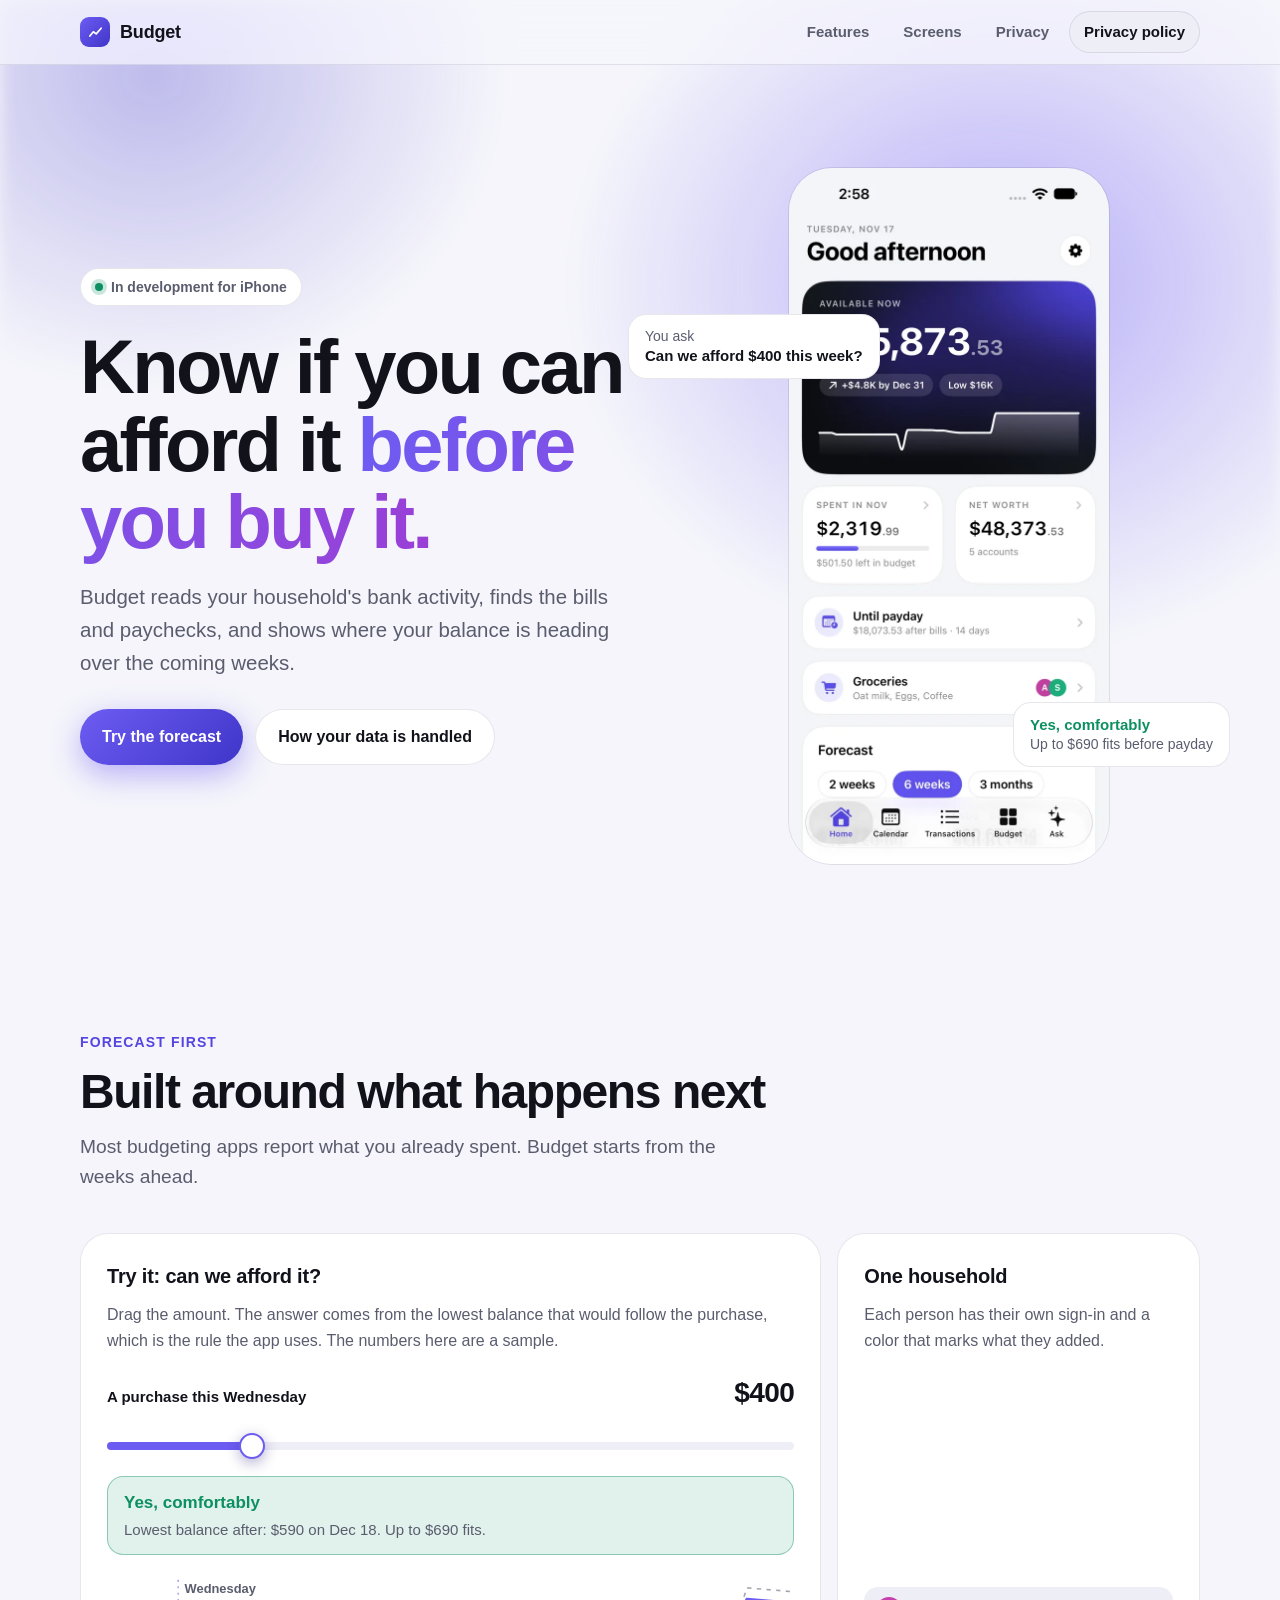
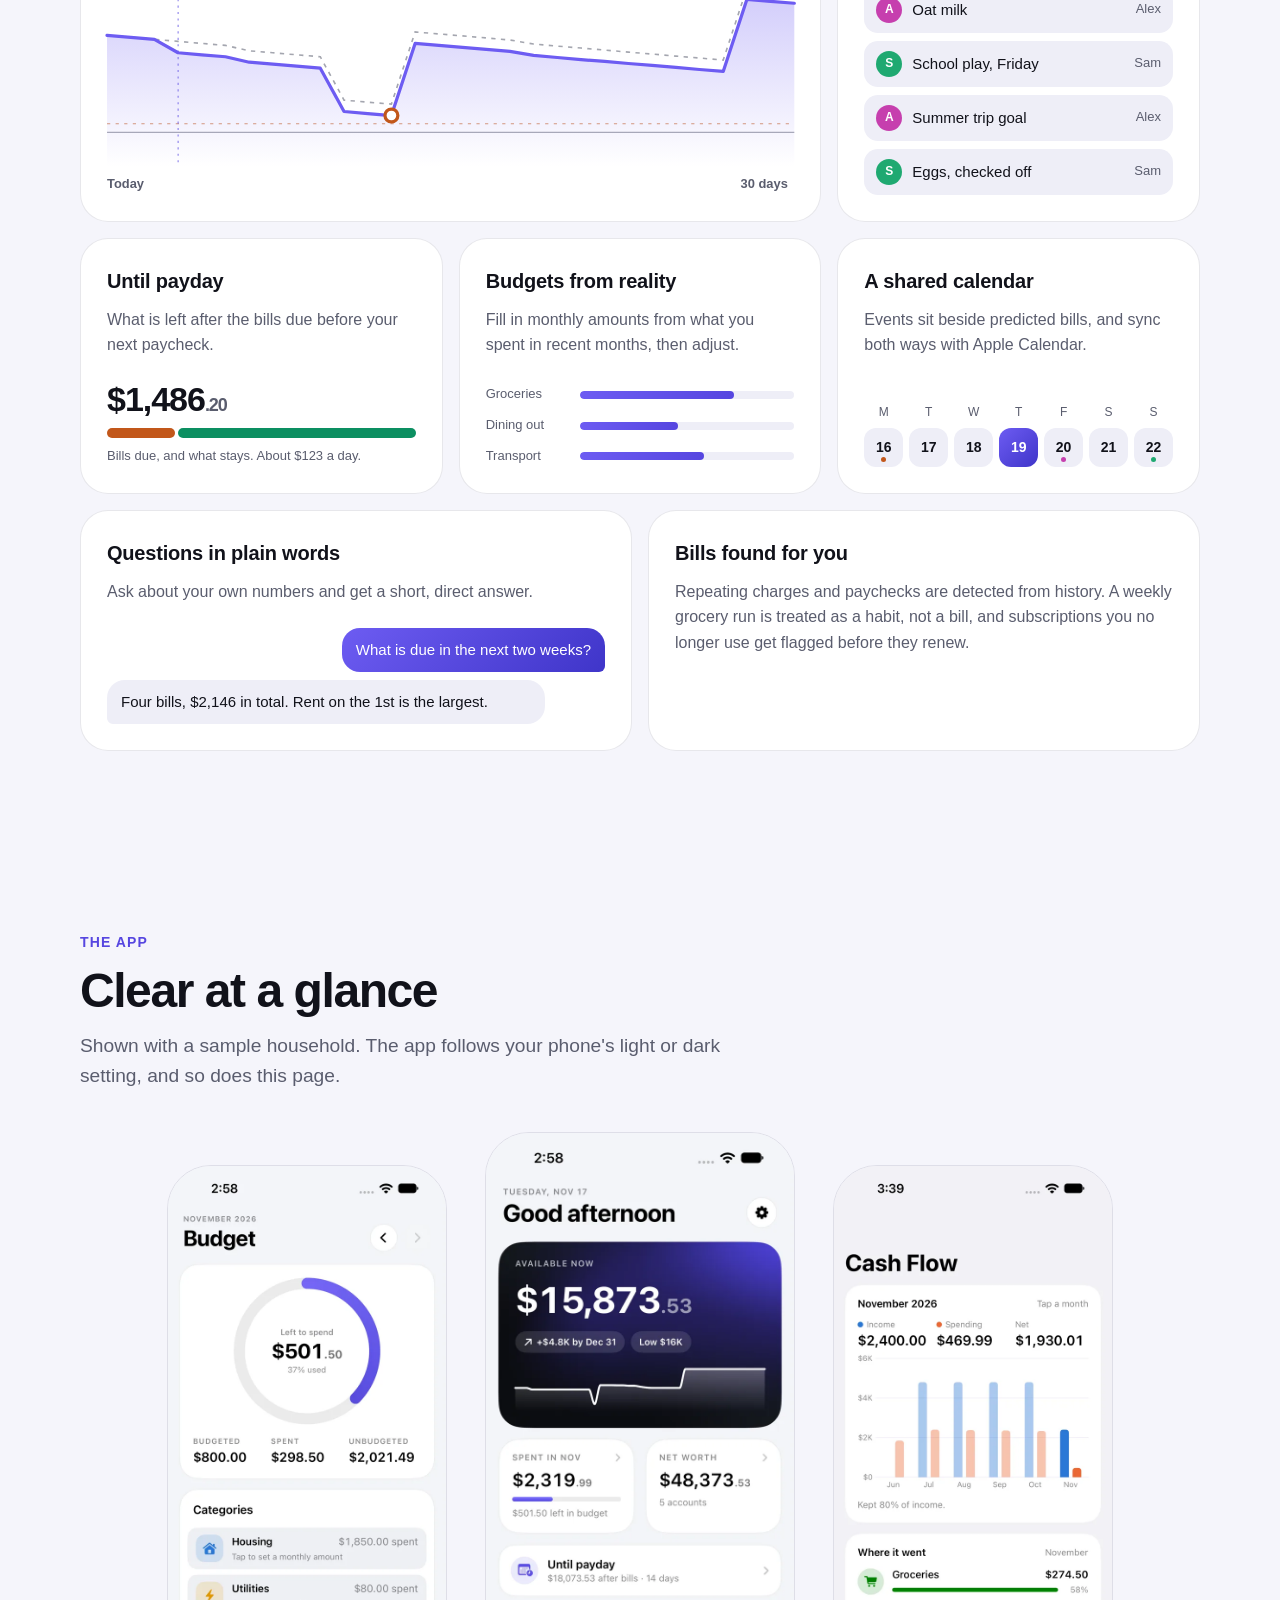
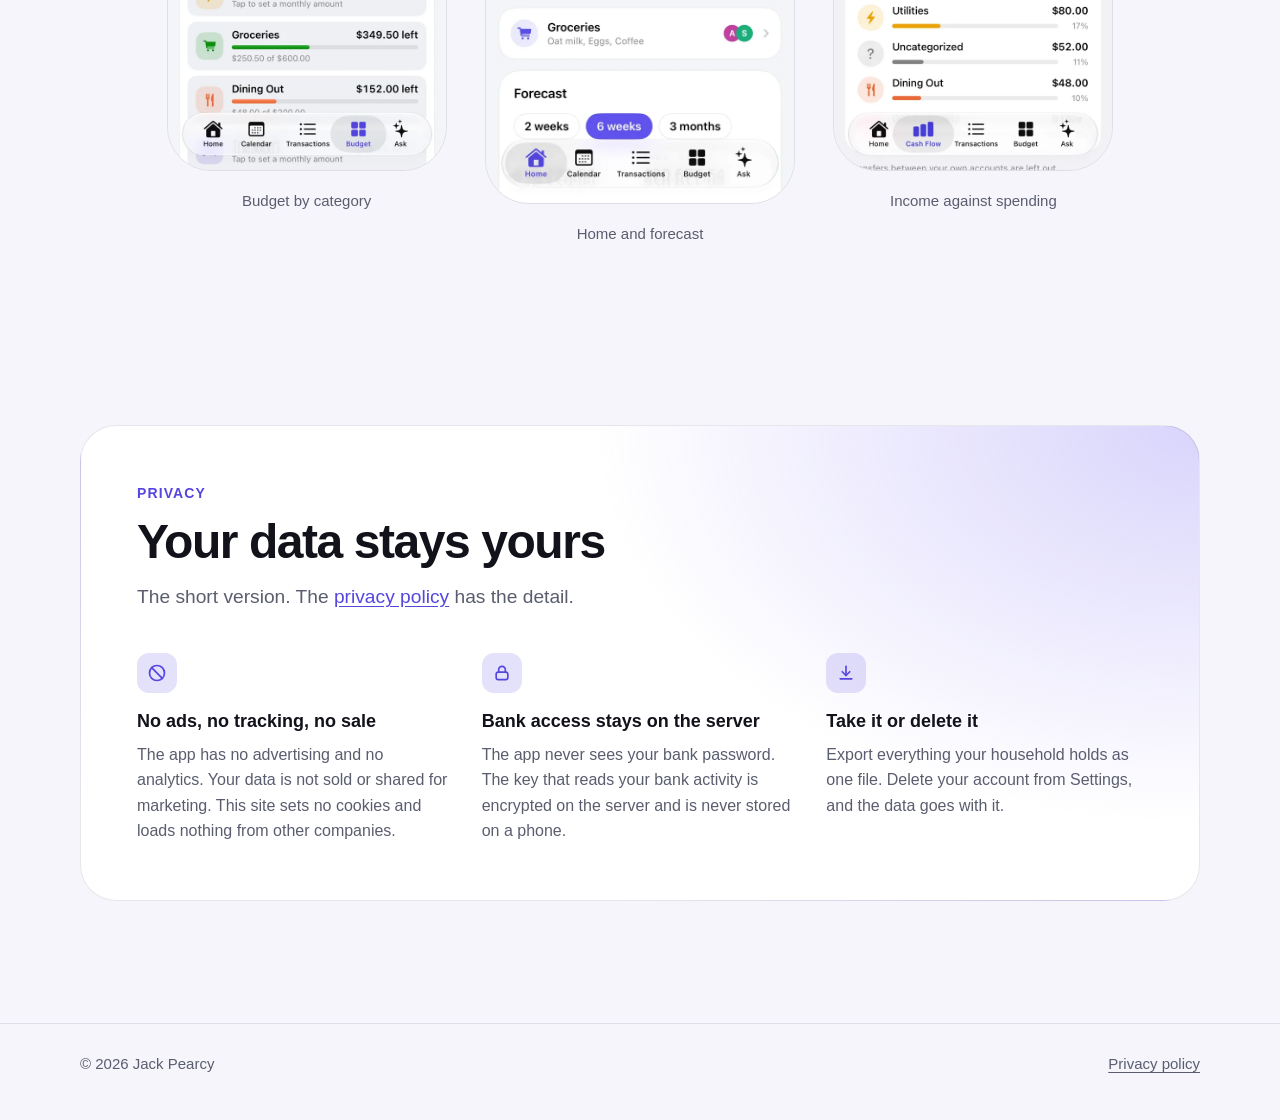
==== commit 53174d91: "fix: add a content policy and move inline styles to the stylesheet" ====
--- a/index.html
+++ b/index.html
@@ -11,6 +11,8 @@
 <meta property="og:description" content="Know if you can afford it before you buy it. A forecast-first budgeting app for a household.">
 <meta property="og:type" content="website">
 <link rel="icon" href="data:image/svg+xml,%3Csvg xmlns='http://www.w3.org/2000/svg' viewBox='0 0 32 32'%3E%3Crect width='32' height='32' rx='9' fill='%236d5cf2'/%3E%3Cpath d='M8 21l5-6 4 3 7-8' fill='none' stroke='%23fff' stroke-width='2.6' stroke-linecap='round' stroke-linejoin='round'/%3E%3C/svg%3E">
+<meta http-equiv="Content-Security-Policy" content="default-src 'none'; script-src 'self'; style-src 'self'; img-src 'self' data:; base-uri 'none'; form-action 'none'">
+<meta name="referrer" content="no-referrer">
 <link rel="stylesheet" href="style.css">
 </head>
 <body>
@@ -68,7 +70,7 @@
               <label id="amount-label" for="amount">A purchase this Friday</label>
               <output id="amount-out" for="amount">$400</output>
             </div>
-            <input id="amount" type="range" min="0" max="2000" step="50" value="400" style="--fill: 20%">
+            <input id="amount" type="range" min="0" max="2000" step="50" value="400">
             <div class="verdict" id="verdict" data-state="ok" role="status" aria-live="polite">
               <b id="verdict-title">Yes, comfortably</b>
               <span id="verdict-detail">Lowest balance after: $590, just before payday. Up to $690 fits.</span>
@@ -114,9 +116,9 @@
           <h3>Budgets from reality</h3>
           <p>Fill in monthly amounts from what you spent in recent months, then adjust.</p>
           <div class="viz bars" aria-hidden="true">
-            <div class="bar">Groceries<div><i style="--w: 72%"></i></div></div>
-            <div class="bar">Dining out<div><i style="--w: 46%"></i></div></div>
-            <div class="bar">Transport<div><i style="--w: 58%"></i></div></div>
+            <div class="bar">Groceries<div><i class="w72"></i></div></div>
+            <div class="bar">Dining out<div><i class="w46"></i></div></div>
+            <div class="bar">Transport<div><i class="w58"></i></div></div>
           </div>
         </article>
 
@@ -125,7 +127,7 @@
           <p>Events sit beside predicted bills, and sync both ways with Apple Calendar.</p>
           <div class="viz week" aria-hidden="true">
             <span>M</span><span>T</span><span>W</span><span>T</span><span>F</span><span>S</span><span>S</span>
-            <b data-dot>16</b><b>17</b><b>18</b><b class="on">19</b><b data-dot style="--dot: var(--magenta)">20</b><b>21</b><b data-dot style="--dot: var(--green)">22</b>
+            <b data-dot>16</b><b>17</b><b>18</b><b class="on">19</b><b data-dot class="dot-magenta">20</b><b>21</b><b data-dot class="dot-green">22</b>
           </div>
         </article>
 
--- a/style.css
+++ b/style.css
@@ -134,10 +134,12 @@
 .bar { display: grid; grid-template-columns: 84px 1fr; align-items: center; gap: 10px; font-size: 13px; color: var(--muted); }
 .bar div { height: 8px; border-radius: 999px; background: var(--raised); overflow: hidden; }
 .bar div i { display: block; height: 100%; border-radius: inherit; background: linear-gradient(90deg, var(--violet), var(--accent)); width: var(--w); }
+.bar i.w72 { --w: 72%; } .bar i.w46 { --w: 46%; } .bar i.w58 { --w: 58%; }
 
 .week { display: grid; grid-template-columns: repeat(7, 1fr); gap: 6px; text-align: center; font-size: 12px; color: var(--muted); }
 .week b { display: grid; place-items: center; aspect-ratio: 1; border-radius: 12px; background: var(--raised); color: var(--text); font-size: 14px; position: relative; }
 .week b.on { background: linear-gradient(135deg, var(--violet), var(--indigo)); color: #fff; }
+.week b.dot-magenta { --dot: var(--magenta); } .week b.dot-green { --dot: var(--green); }
 .week b[data-dot]::after { content: ""; position: absolute; bottom: 5px; width: 5px; height: 5px; border-radius: 50%; background: var(--dot, var(--warn)); }
 
 .chat { display: grid; gap: 8px; font-size: 15px; }
@@ -152,7 +154,7 @@
 .demo-top output { font-size: 28px; font-weight: 800; letter-spacing: -0.02em; font-variant-numeric: tabular-nums; }
 input[type="range"] { -webkit-appearance: none; appearance: none; width: 100%; height: 32px; margin: 0; background: transparent; cursor: grab; touch-action: pan-y; }
 input[type="range"]:active { cursor: grabbing; }
-input[type="range"]::-webkit-slider-runnable-track { height: 8px; border-radius: 999px; background: linear-gradient(90deg, var(--violet) var(--fill, 0%), var(--raised) var(--fill, 0%)); }
+input[type="range"]::-webkit-slider-runnable-track { height: 8px; border-radius: 999px; background: linear-gradient(90deg, var(--violet) var(--fill, 20%), var(--raised) var(--fill, 20%)); }
 input[type="range"]::-moz-range-track { height: 8px; border-radius: 999px; background: var(--raised); }
 input[type="range"]::-moz-range-progress { height: 8px; border-radius: 999px; background: var(--violet); }
 input[type="range"]::-webkit-slider-thumb { -webkit-appearance: none; width: 26px; height: 26px; margin-top: -9px; border-radius: 50%; background: #fff; border: 2px solid var(--violet); box-shadow: 0 4px 14px rgb(40 30 120 / 0.35); transition: transform 0.15s var(--ease); }
